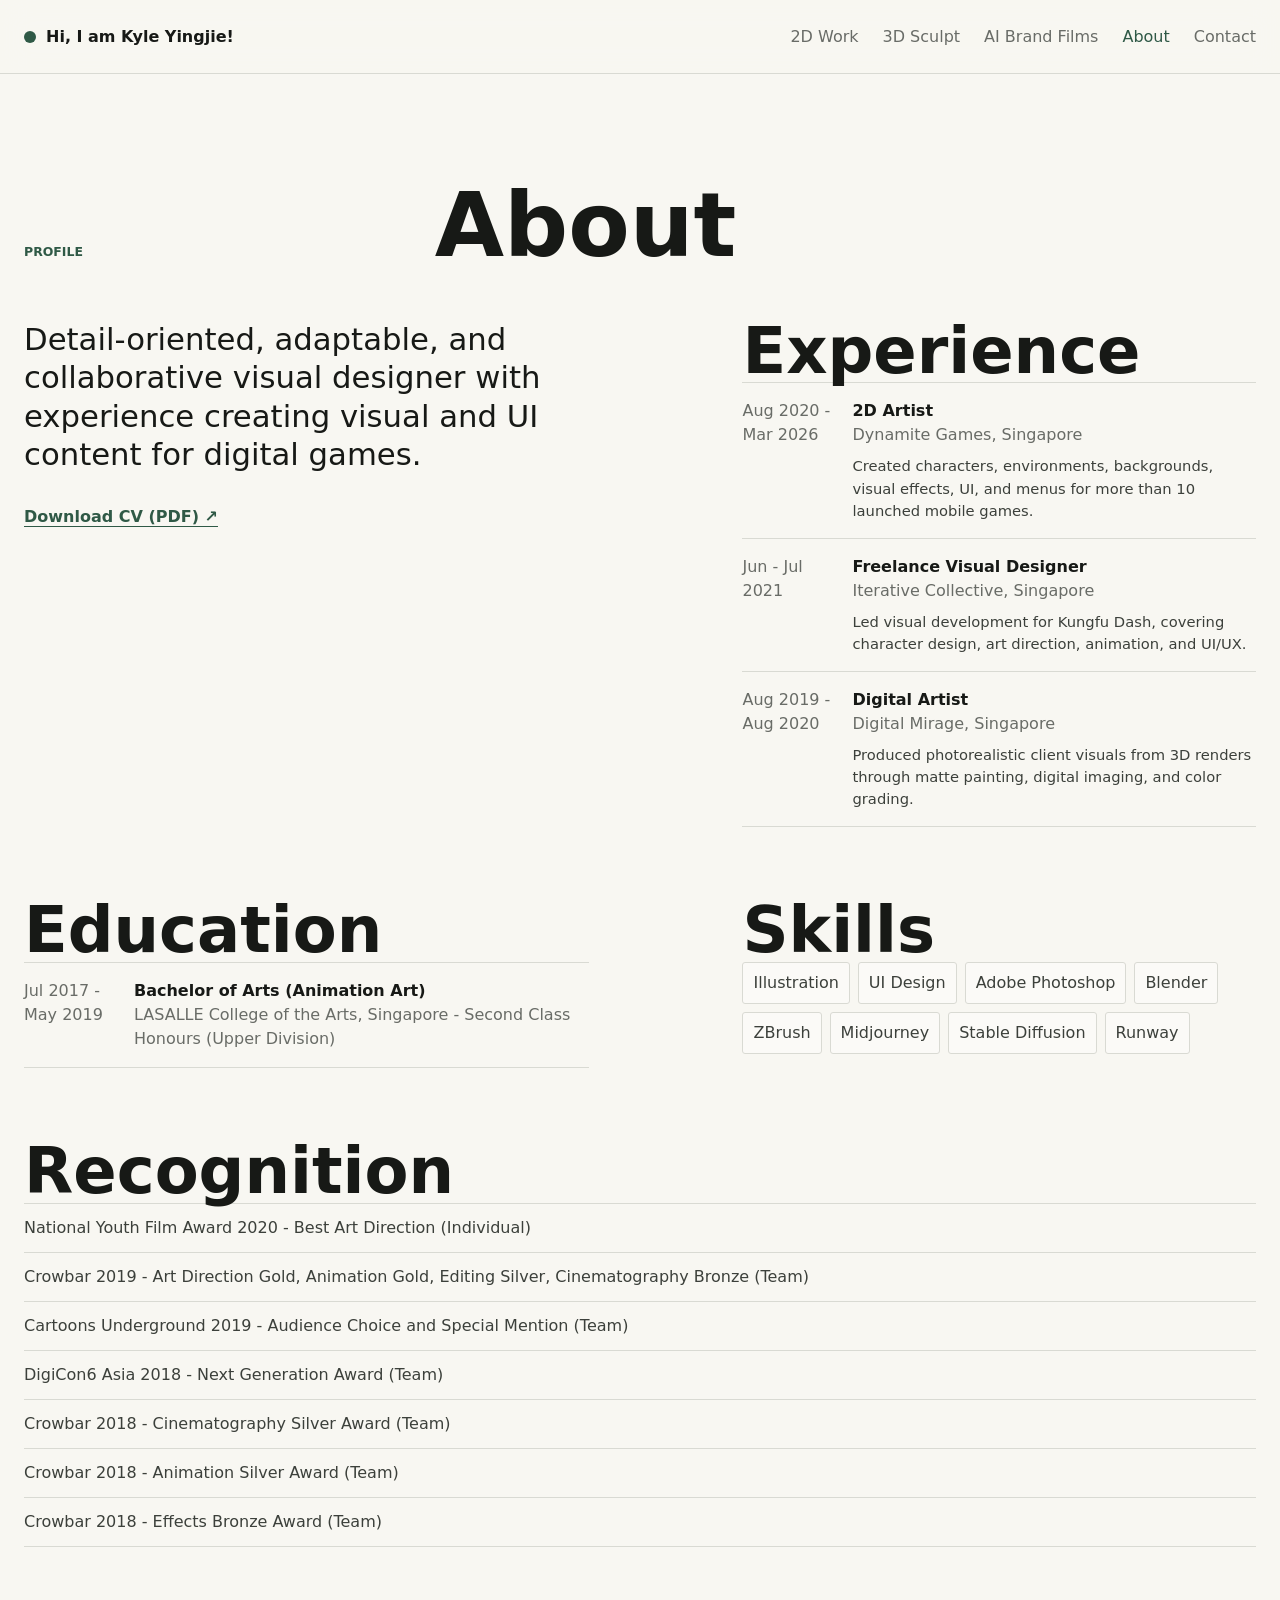
==== about.html @ 7a1ac091 "Add Vytha fantasy shop artwork" ====
<!DOCTYPE html>
<html lang="en">
<head>
  <meta charset="UTF-8">
  <meta name="viewport" content="width=device-width, initial-scale=1.0">
  <meta name="description" content="About Kyle Zhen Yingjie, visual designer and 2D artist.">
  <title>About - Kyle Zhen Yingjie</title>
  <link rel="stylesheet" href="style.css?v=masonry-1">
</head>
<body data-page="about">
  <header class="site-header">
    <a class="brand" href="index.html" aria-label="View selected work">
      <span class="brand-mark" aria-hidden="true"></span>
      <span id="nav-name">Kyle Zhen Yingjie</span>
    </a>
    <nav aria-label="Primary navigation">
      <a href="index.html">2D Work</a>
      <a href="sculpt.html">3D Sculpt</a>
      <a href="ai-brand-films.html">AI Brand Films</a>
      <a class="is-current" href="about.html" aria-current="page">About</a>
      <a href="contact.html">Contact</a>
      <a class="editor-entry" href="index.html?edit=1">Edit portfolio</a>
    </nav>
  </header>

  <main class="page-main">
    <section class="about section-shell" aria-labelledby="about-title">
      <div class="section-heading">
        <p class="eyebrow" id="about-eyebrow">Profile</p>
        <h1 id="about-title">About</h1>
      </div>
      <div class="about-grid">
        <div>
          <p class="about-copy" id="about-copy">Detail-oriented, adaptable, and collaborative visual designer with experience creating visual and UI content for digital games.</p>
          <a class="resume-link" id="resume-link" href="assets/Kyle_Yingjie_Resume_2026.pdf" download>Download CV (PDF) &nearr;</a>
        </div>
        <div class="detail-panel">
          <h2 id="experience-title">Experience</h2>
          <ul class="experience-list" id="experience-list"></ul>
        </div>
      </div>
      <div class="credentials-grid">
        <div class="detail-panel">
          <h2 id="education-title">Education</h2>
          <ul class="experience-list" id="education-list"></ul>
        </div>
        <div class="detail-panel">
          <h2 id="skills-title">Skills</h2>
          <ul class="skills-list" id="skills-list"></ul>
        </div>
      </div>
      <div class="detail-panel recognition-panel">
        <h2 id="recognition-title">Recognition</h2>
        <ul class="recognition-list" id="recognition-list"></ul>
      </div>
    </section>
  </main>

  <script src="site-data.js?v=fantasy-shop-20260818"></script>
  <script src="script.js?v=masonry-1"></script>
</body>
</html>
---- style.css ----
:root {
  --paper: #f8f7f2;
  --ink: #171916;
  --muted: #696c67;
  --line: #d9dad3;
  --surface: #efeee8;
  --accent: #2f5946;
  --accent-ink: #eaf0e9;
  --shadow: 0 24px 64px rgba(23, 25, 22, 0.13);
  --work-title-size: clamp(2.1rem, 5.5vw, 5.25rem);
  --page-title-size: clamp(3.2rem, 7vw, 6.8rem);
  --contact-title-size: clamp(3.7rem, 9vw, 8.5rem);
}
body[data-tone="cool"] { --paper: #ffffff; --surface: #f3f5f5; --line: #d9dddc; }
body[data-tone="soft"] { --paper: #f1f2ee; --surface: #e7e9e5; --line: #d3d6d1; }
body[data-accent="cobalt"] { --accent: #1f4f7a; --accent-ink: #edf4fa; }
body[data-accent="charcoal"] { --accent: #343936; --accent-ink: #f5f6f2; }
body[data-font="clean"] { font-family: Arial, Helvetica, sans-serif; }
body[data-font="editorial"] { font-family: Georgia, "Times New Roman", serif; }
body[data-text-size="small"] { font-size: 15px; }
body[data-text-size="large"] { font-size: 18px; }
body[data-heading-size="compact"] { --work-title-size: clamp(1.8rem, 4.6vw, 4.5rem); --page-title-size: clamp(2.8rem, 6vw, 5.8rem); --contact-title-size: clamp(3rem, 7.4vw, 7rem); }
body[data-heading-size="display"] { --work-title-size: clamp(2.4rem, 6.4vw, 6rem); --page-title-size: clamp(3.8rem, 8vw, 7.5rem); --contact-title-size: clamp(4.1rem, 10vw, 9.5rem); }
body[data-density="compact"] .work, body[data-density="compact"] .about { padding-top: 78px; padding-bottom: 78px; }
body[data-density="compact"] .intro { min-height: min(570px, calc(100vh - 74px)); padding-bottom: 64px; }

* { box-sizing: border-box; }
html { scroll-behavior: smooth; }
body {
  margin: 0;
  color: var(--ink);
  background: var(--paper);
  font-family: Inter, ui-sans-serif, system-ui, -apple-system, BlinkMacSystemFont, "Segoe UI", sans-serif;
  font-size: 16px;
  line-height: 1.5;
}
button, input, textarea, select { font: inherit; }
button, a { -webkit-tap-highlight-color: transparent; }
a { color: inherit; }

.section-shell { width: min(100% - 48px, 1320px); margin-inline: auto; }
.site-header {
  position: sticky;
  top: 0;
  z-index: 10;
  display: flex;
  justify-content: space-between;
  align-items: center;
  min-height: 74px;
  padding: 14px max(24px, calc((100vw - 1320px) / 2));
  border-bottom: 1px solid var(--line);
  background: rgba(248, 247, 242, 0.93);
  backdrop-filter: blur(15px);
}
.brand, nav, .social-links, .filter-row { display: flex; align-items: center; }
.brand { gap: 10px; text-decoration: none; font-weight: 650; }
.brand-mark { display: block; width: 12px; height: 12px; border-radius: 50%; background: var(--accent); }
nav { gap: 24px; }
nav a, .social-links a { color: var(--muted); text-decoration: none; }
nav a:hover, nav a:focus-visible, nav a.is-current, .social-links a:hover, .social-links a:focus-visible { color: var(--accent); }
.nav-button { padding: 0; border: 0; background: transparent; color: var(--muted); cursor: pointer; }
.nav-button:hover, .nav-button:focus-visible { color: var(--accent); }
.editor-entry { padding: 7px 11px; border: 1px solid var(--accent); border-radius: 3px; color: var(--accent) !important; font-weight: 650; }
.editor-entry:hover, .editor-entry:focus-visible { background: var(--accent); color: var(--accent-ink) !important; }

.intro { min-height: min(680px, calc(100vh - 74px)); display: flex; flex-direction: column; justify-content: end; padding-top: 90px; padding-bottom: 88px; border-bottom: 1px solid var(--line); }
.eyebrow { margin: 0 0 16px; color: var(--accent); font-size: 0.78rem; font-weight: 750; text-transform: uppercase; }
h1, h2, h3, p { overflow-wrap: anywhere; }
h1 { max-width: 900px; margin: 0; font-size: clamp(4.2rem, 11vw, 10.5rem); font-weight: 650; line-height: 0.88; }
.intro h1 { max-width: 620px; font-size: var(--work-title-size); line-height: 0.94; }
h2 { margin: 0; font-size: clamp(2.25rem, 5vw, 4.4rem); line-height: 0.98; }
h3 { margin: 0; font-size: 1rem; }
.intro-copy { max-width: 570px; margin: 30px 0 24px; color: #3c403b; font-size: clamp(1.1rem, 2vw, 1.5rem); }
.text-link, .resume-link { color: var(--accent); text-decoration-thickness: 1px; text-underline-offset: 4px; font-weight: 650; }

.work, .about { padding-top: 112px; padding-bottom: 112px; }
.section-heading { display: grid; grid-template-columns: 1fr 2fr; align-items: baseline; margin-bottom: 42px; }
.filter-row { gap: 8px; flex-wrap: wrap; margin-bottom: 28px; }
.filter-button, .small-button, .primary-button, .secondary-button, .quiet-button {
  border: 0;
  cursor: pointer;
  min-height: 38px;
  transition: background-color 150ms ease, color 150ms ease, border-color 150ms ease, transform 150ms ease;
}
.filter-button { padding: 8px 14px; border: 1px solid var(--line); border-radius: 999px; background: transparent; color: var(--muted); }
.filter-button:hover, .filter-button:focus-visible, .filter-button.is-active { border-color: var(--accent); color: var(--accent-ink); background: var(--accent); }
.gallery { display: grid; grid-template-columns: repeat(3, minmax(0, 1fr)); gap: 16px; align-items: start; }
.gallery-column { display: grid; gap: 16px; align-content: start; min-width: 0; }
.artwork-card { position: relative; display: block; width: 100%; margin: 0; padding: 0; overflow: hidden; border: 0; border-radius: 5px; background: #dcded7; cursor: zoom-in; }
.artwork-card img { display: block; width: 100%; height: auto; transition: transform 350ms ease; }
.artwork-card:hover img, .artwork-card:focus-visible img { transform: scale(1.025); }
.artwork-meta { position: absolute; inset: auto 0 0; display: flex; justify-content: space-between; gap: 12px; padding: 16px; color: #fff; background: linear-gradient(transparent, rgba(10, 12, 10, 0.76)); text-align: left; opacity: 0; transition: opacity 180ms ease; }
.artwork-card:hover .artwork-meta, .artwork-card:focus-visible .artwork-meta { opacity: 1; }
.artwork-meta span:last-child { color: #d7e7d9; font-size: 0.83rem; }
.empty-gallery { grid-column: 1 / -1; padding: 60px 0; border-top: 1px solid var(--line); color: var(--muted); }

.about { border-top: 1px solid var(--line); }
.page-main .about { min-height: calc(100vh - 74px); border-top: 0; }
.page-main .section-heading h1 { font-size: var(--page-title-size); }
.about-grid { display: grid; grid-template-columns: 1.1fr 1fr; gap: clamp(48px, 12vw, 190px); }
.detail-panel h3 { margin: 0 0 18px; }
.credentials-grid { display: grid; grid-template-columns: 1.1fr 1fr; gap: clamp(48px, 12vw, 190px); padding-top: 72px; }
.about-copy { max-width: 630px; margin-top: 0; margin-bottom: 32px; font-size: clamp(1.25rem, 2.4vw, 2rem); line-height: 1.25; }
.experience-list { display: grid; gap: 0; margin: 0; padding: 0; list-style: none; border-top: 1px solid var(--line); }
.experience-list li { display: grid; grid-template-columns: 90px 1fr; gap: 20px; padding: 16px 0; border-bottom: 1px solid var(--line); }
.experience-list time { color: var(--muted); }
.experience-list strong, .experience-list span { display: block; }
.experience-list span { color: var(--muted); }
.timeline-summary { margin: 8px 0 0; color: #3c403b; font-size: 0.92rem; }
.recognition-list { display: grid; gap: 0; margin: 0; padding: 0; list-style: none; border-top: 1px solid var(--line); }
.recognition-list li { padding: 12px 0; border-bottom: 1px solid var(--line); color: #3c403b; }
.skills-list { display: flex; flex-wrap: wrap; gap: 8px; margin: 0; padding: 0; list-style: none; }
.skills-list li { padding: 8px 10px; border: 1px solid var(--line); border-radius: 3px; background: #fbfaf7; color: #3c403b; }
.recognition-panel { padding-top: 72px; }

.site-footer { padding-top: 72px; padding-bottom: 54px; border-top: 1px solid var(--line); }
.contact-details { display: grid; gap: 14px; margin-bottom: 38px; }
.contact-email { display: inline-block; max-width: 100%; color: var(--accent); font-size: clamp(1.35rem, 3.6vw, 3.1rem); font-weight: 650; line-height: 1.08; text-decoration-color: var(--accent); text-underline-offset: 6px; }
.social-links { gap: 20px; margin-bottom: 58px; }
.footer-note { margin: 0; color: var(--muted); font-size: 0.9rem; }
.contact-page { display: flex; min-height: calc(100vh - 198px); flex-direction: column; justify-content: center; padding-top: 96px; padding-bottom: 96px; }
.contact-page h1 { max-width: 980px; font-size: var(--contact-title-size); }
.contact-page-copy { max-width: 570px; margin: 30px 0 42px; color: #3c403b; font-size: clamp(1.1rem, 2vw, 1.4rem); }

.sculpt-main { min-height: calc(100vh - 74px); }
.sculpt-page { padding-top: clamp(72px, 10vw, 132px); padding-bottom: clamp(72px, 10vw, 132px); }
.sculpt-heading { display: grid; grid-template-columns: minmax(0, 1.2fr) minmax(240px, 0.8fr); gap: 48px; align-items: end; margin-bottom: 42px; }
.sculpt-heading h1 { max-width: 700px; font-size: var(--page-title-size); }
.sculpt-intro { max-width: 390px; margin: 0 0 8px auto; color: #3c403b; font-size: clamp(1.05rem, 1.8vw, 1.35rem); line-height: 1.35; }
.sculpt-viewer-shell { position: relative; min-height: min(680px, 70vh); overflow: hidden; border: 1px solid var(--line); border-radius: 6px; background: #e8ebe7; box-shadow: 0 16px 42px rgba(23, 25, 22, 0.08); }
.sculpt-canvas-wrap { position: absolute; inset: 0; min-height: inherit; }
.sculpt-canvas-wrap canvas { display: block; width: 100%; height: 100%; touch-action: none; }
.sculpt-viewer-toolbar { position: absolute; z-index: 2; inset: 20px 20px auto; display: flex; justify-content: space-between; align-items: center; pointer-events: none; }
.sculpt-viewer-label { padding: 7px 11px; border: 1px solid rgba(23, 25, 22, 0.12); border-radius: 999px; background: rgba(255, 255, 255, 0.72); color: var(--muted); font-size: 0.78rem; font-weight: 700; letter-spacing: 0.04em; text-transform: uppercase; }
.sculpt-viewer-toolbar .icon-button { position: static; width: 38px; height: 38px; border-color: rgba(23, 25, 22, 0.16); background: rgba(255, 255, 255, 0.72); color: var(--ink); font-size: 1.3rem; pointer-events: auto; }
.sculpt-status { position: absolute; z-index: 2; top: 50%; left: 50%; width: min(90% - 32px, 390px); transform: translate(-50%, -50%); padding: 26px 28px; border: 1px solid rgba(23, 25, 22, 0.1); border-radius: 5px; background: rgba(255, 255, 255, 0.82); box-shadow: 0 14px 35px rgba(23, 25, 22, 0.08); text-align: center; }
.sculpt-status[hidden], .sculpt-viewer-hint[hidden] { display: none; }
.sculpt-status-mark { display: block; width: 12px; height: 12px; margin: 0 auto 14px; border-radius: 50%; background: var(--accent); }
.sculpt-status[data-state="loading"] .sculpt-status-mark { animation: sculpt-pulse 1.4s ease-in-out infinite; }
.sculpt-status[data-state="missing"] .sculpt-status-mark { background: #a68b4d; }
.sculpt-status[data-state="error"] .sculpt-status-mark { background: #a85252; }
.sculpt-status strong { display: block; font-size: 1.08rem; }
.sculpt-status p { margin: 8px 0 0; color: var(--muted); font-size: 0.94rem; }
.sculpt-viewer-hint { position: absolute; z-index: 2; right: 20px; bottom: 18px; margin: 0; padding: 7px 10px; border-radius: 999px; background: rgba(255, 255, 255, 0.72); color: var(--muted); font-size: 0.78rem; }
.sculpt-meta { display: grid; grid-template-columns: 1fr 1fr; gap: 28px; margin-top: 26px; padding-top: 20px; border-top: 1px solid var(--line); color: var(--muted); font-size: 0.9rem; }
.sculpt-meta p { margin: 0; }
.sculpt-meta .eyebrow { margin-bottom: 6px; font-size: 0.7rem; }
.sculpt-meta code { color: var(--ink); font-family: ui-monospace, SFMono-Regular, Menlo, Consolas, monospace; font-size: 0.85rem; }
@keyframes sculpt-pulse { 0%, 100% { opacity: 0.35; transform: scale(0.85); } 50% { opacity: 1; transform: scale(1); } }

.ai-films-main { min-height: calc(100vh - 74px); }
.ai-films-page { padding-top: clamp(72px, 10vw, 132px); padding-bottom: clamp(72px, 10vw, 132px); }
.ai-films-heading { display: grid; grid-template-columns: minmax(0, 1.2fr) minmax(250px, 0.8fr); gap: 48px; align-items: end; margin-bottom: 42px; }
.ai-films-heading h1 { max-width: 760px; font-size: var(--page-title-size); }
.ai-films-heading > p { max-width: 390px; margin: 0 0 8px auto; color: #3c403b; font-size: clamp(1.05rem, 1.8vw, 1.35rem); line-height: 1.35; }
.ai-film-card { display: grid; gap: 16px; min-width: 0; }
.ai-film-card-featured { grid-template-columns: minmax(0, 1.55fr) minmax(250px, 0.45fr); align-items: end; padding-bottom: 58px; border-bottom: 1px solid var(--line); }
.ai-film-media { position: relative; overflow: hidden; border-radius: 6px; background: #dce1db; }
.ai-film-media::after { position: absolute; inset: 0; pointer-events: none; background: linear-gradient(180deg, transparent 55%, rgba(11, 15, 12, 0.3)); content: ""; }
.ai-film-media video { display: block; width: 100%; height: 100%; background: #dce1db; object-fit: cover; }
.ai-film-landscape { aspect-ratio: 16 / 9; }
.ai-film-portrait { aspect-ratio: 9 / 16; }
.ai-film-square { aspect-ratio: 1; }
.ai-film-card-featured .ai-film-media { aspect-ratio: 16 / 9; }
.ai-film-media.is-empty::before { position: absolute; z-index: 1; inset: 50% auto auto 50%; width: 18px; height: 18px; border: 1px solid rgba(23, 25, 22, 0.25); border-radius: 50%; transform: translate(-50%, -50%); background: var(--accent); content: ""; }
.ai-film-media.is-empty::after { background: linear-gradient(135deg, #dce1db, #eef0eb); }
.ai-film-media.is-error::before { position: absolute; z-index: 2; inset: 50% auto auto 50%; width: min(80%, 260px); transform: translate(-50%, -50%); color: #604343; content: "Video unavailable"; font-size: 0.9rem; font-weight: 650; text-align: center; }
.ai-film-controls { position: absolute; z-index: 3; right: 12px; bottom: 12px; display: flex; gap: 6px; opacity: 0; transition: opacity 160ms ease; }
.ai-film-media:hover .ai-film-controls, .ai-film-media:focus-within .ai-film-controls { opacity: 1; }
.ai-film-control { min-height: 32px; padding: 6px 9px; border: 1px solid rgba(255, 255, 255, 0.45); border-radius: 3px; background: rgba(23, 25, 22, 0.7); color: #fff; cursor: pointer; font-size: 0.72rem; font-weight: 650; }
.ai-film-control:hover, .ai-film-control:focus-visible { background: var(--accent); }
.ai-film-copy { max-width: 520px; }
.ai-film-copy .eyebrow { margin-bottom: 8px; }
.ai-film-copy h3 { font-size: clamp(1.25rem, 2vw, 1.65rem); }
.ai-film-copy p:last-child { margin: 8px 0 0; color: var(--muted); }
.ai-films-grid-section { padding-top: 58px; }
.ai-films-section-heading { display: grid; grid-template-columns: 1fr 2fr; align-items: baseline; gap: 20px; margin-bottom: 30px; }
.ai-films-section-heading .eyebrow { margin: 0; }
.ai-films-section-heading h2 { font-size: clamp(2rem, 4vw, 3.6rem); }
.ai-films-grid { display: grid; grid-template-columns: repeat(3, minmax(0, 1fr)); gap: 28px 16px; align-items: start; }
.ai-films-empty { display: grid; grid-template-columns: minmax(0, 1.2fr) minmax(230px, 0.8fr); gap: 32px 48px; padding: clamp(32px, 5vw, 68px); border: 1px solid var(--line); border-radius: 6px; background: #edf0eb; }
.ai-films-empty .eyebrow { grid-column: 1 / -1; margin: 0; }
.ai-films-empty h2 { font-size: clamp(2rem, 4vw, 3.8rem); }
.ai-films-empty p:last-child { max-width: 440px; margin: 0; color: #3c403b; }
.ai-films-empty code { padding: 2px 4px; border-radius: 2px; background: rgba(255, 255, 255, 0.68); font-family: ui-monospace, SFMono-Regular, Menlo, Consolas, monospace; font-size: 0.85em; }

.lightbox { position: fixed; inset: 0; width: 100vw; max-width: none; height: 100dvh; max-height: none; margin: 0; padding: clamp(104px, 10vw, 136px) clamp(24px, 5vw, 72px) clamp(48px, 7vw, 96px); overflow-x: hidden; overflow-y: auto; border: 0; background: #fcfbf8; color: var(--ink); scrollbar-gutter: stable; }
.lightbox::backdrop { background: rgba(248, 247, 242, 0.9); }
.lightbox-project { width: min(100%, 1200px); margin: 0 auto; }
.lightbox-heading { padding-bottom: 30px; border-bottom: 1px solid var(--line); }
.lightbox-heading .eyebrow { margin-bottom: 10px; }
.lightbox-heading h2 { font-size: clamp(2.2rem, 5vw, 4.4rem); }
.lightbox-images { display: grid; gap: 18px; padding-top: 24px; }
.lightbox-images img { display: block; width: 100%; height: auto; background: var(--surface); }
.icon-button { display: grid; place-items: center; width: 42px; height: 42px; border: 1px solid currentColor; border-radius: 50%; background: transparent; color: inherit; cursor: pointer; text-decoration: none; font-size: 1.45rem; }
.lightbox .icon-button { position: fixed; z-index: 2; background: #fffefa; color: var(--ink); }
html.lightbox-open, body.lightbox-open { overflow: hidden; }
.close-lightbox { top: 42px; right: 48px; }

.editor-panel { position: fixed; z-index: 20; inset: 0 0 0 auto; width: min(100%, 500px); overflow-y: auto; border-left: 1px solid var(--line); background: var(--paper); box-shadow: var(--shadow); }
.editor-bar { position: sticky; top: 0; z-index: 1; display: flex; justify-content: space-between; align-items: start; padding: 22px 24px 18px; border-bottom: 1px solid var(--line); background: var(--paper); }
.editor-bar .eyebrow { margin-bottom: 5px; }
.editor-bar h2 { font-size: 1.8rem; }
#editor-form { padding: 24px; }
.editor-section { padding: 0 0 28px; margin-bottom: 28px; border-bottom: 1px solid var(--line); }
.editor-section h3 { margin-bottom: 18px; }
.editor-section h4 { margin: 0; font-size: 0.95rem; }
.editor-subsection { padding-top: 20px; margin-top: 20px; border-top: 1px solid var(--line); }
.editor-subsection:first-of-type { padding-top: 0; margin-top: 0; border-top: 0; }
.editor-subsection > .editor-section-title { margin-bottom: 12px; }
.editor-section label { display: grid; gap: 7px; margin: 0 0 14px; color: #373a36; font-size: 0.9rem; font-weight: 650; }
.editor-section input, .editor-section textarea, .editor-section select { width: 100%; padding: 10px 11px; border: 1px solid #bdbfb8; border-radius: 3px; background: white; color: var(--ink); font-weight: 400; }
.editor-section textarea { resize: vertical; }
.editor-section-title, .artwork-editor-card-heading { display: flex; justify-content: space-between; align-items: center; gap: 12px; }
.artwork-editor-card { padding: 16px; margin-bottom: 14px; border: 1px solid var(--line); border-radius: 4px; background: #fbfaf7; }
.ai-film-editor-card { padding: 16px; margin-bottom: 14px; border: 1px solid var(--line); border-radius: 4px; background: #fbfaf7; }
.editor-card-actions { display: flex; align-items: center; gap: 10px; }
.film-featured-label { display: flex !important; grid-template-columns: auto 1fr; align-items: center; gap: 8px !important; }
.film-featured-label input { width: auto !important; margin: 0; accent-color: var(--accent); }
.ai-film-editor-preview { display: grid; gap: 8px; margin-top: 12px; }
.ai-film-editor-preview video, .ai-film-editor-preview img { display: block; width: min(100%, 220px); max-height: 280px; border-radius: 3px; background: var(--surface); object-fit: contain; }
.editor-help { margin: -5px 0 18px; color: var(--muted); font-size: 0.85rem; }
.artwork-editor-card-heading { margin-bottom: 13px; color: var(--muted); font-size: 0.85rem; }
.timeline-editor-card { padding: 16px; margin-bottom: 14px; border: 1px solid var(--line); border-radius: 4px; background: #fbfaf7; }
.timeline-editor-card .artwork-editor-card-heading { margin-bottom: 13px; }
.line-editor-list { display: grid; gap: 8px; }
.line-editor-row { display: grid; grid-template-columns: 1fr auto; gap: 8px; align-items: center; }
.line-editor-row input { min-width: 0; }
.line-editor-row .quiet-button { min-height: 34px; }
.small-button, .secondary-button, .quiet-button { padding: 8px 11px; border-radius: 3px; background: var(--surface); color: var(--ink); }
.small-button:hover, .secondary-button:hover { background: #dfe2d9; }
.primary-button { width: 100%; padding: 11px 14px; border-radius: 3px; background: var(--accent); color: var(--accent-ink); font-weight: 700; }
.primary-button:hover { background: #244a39; }
.editor-actions { display: grid; gap: 10px; border: 0; }
.editor-actions .secondary-button { display: block; width: 100%; text-align: center; }
.publish-button { background: #171916; color: #ffffff; }
.publish-button:hover, .publish-button:focus-visible { background: #2f5946; }
.publish-button:disabled { cursor: progress; opacity: 0.65; }
.github-publish-fields { display: grid; gap: 2px; padding: 14px; border: 1px solid var(--line); border-radius: 4px; background: #fbfaf7; }
.github-publish-fields label { margin-bottom: 10px !important; }
.github-publish-fields label:last-of-type { margin-bottom: 8px !important; }
.github-publish-fields .remember-publish-label { display: flex; grid-template-columns: auto 1fr; align-items: center; gap: 8px; margin: 3px 0 8px !important; cursor: pointer; }
.remember-publish-label input { width: auto; margin: 0; accent-color: var(--accent); }
.publish-token-link { color: var(--accent); font-size: 0.88rem; font-weight: 650; text-decoration-thickness: 1px; text-underline-offset: 3px; }
.forget-publish-access { justify-self: start; min-height: 30px; padding: 3px 0; font-size: 0.82rem; }
.publish-status { margin: 0; padding: 10px 12px; border: 1px solid var(--line); border-radius: 3px; background: var(--surface); color: var(--ink); font-size: 0.9rem; }
.publish-status.is-error { border-color: #b55d5d; color: #8e2525; }
.publish-status.is-success { border-color: var(--accent); color: var(--accent); }
.import-label { margin: 0 !important; cursor: pointer; font-weight: 400 !important; }
.import-label input, .file-input-label input { display: none; }
.quiet-button { color: var(--muted); background: transparent; text-decoration: underline; text-underline-offset: 3px; }
.quiet-button:hover { color: #a82f2f; }
.quiet-button:disabled { cursor: not-allowed; color: #a4a7a1; text-decoration: none; }
.file-input-label { cursor: pointer; color: var(--accent) !important; text-decoration: underline; text-underline-offset: 3px; }
.visually-hidden { position: absolute; width: 1px; height: 1px; overflow: hidden; clip: rect(0 0 0 0); white-space: nowrap; }
.category-editor-list { display: flex; flex-wrap: wrap; gap: 8px; margin-bottom: 14px; }
.category-editor-chip { display: inline-flex; align-items: center; gap: 8px; padding: 6px 7px 6px 10px; border: 1px solid var(--line); border-radius: 3px; background: #fbfaf7; color: var(--ink); font-size: 0.88rem; }
.category-editor-chip .quiet-button { min-height: 24px; padding: 0 3px; font-size: 0.78rem; }
.add-category-row { display: grid; grid-template-columns: 1fr auto; gap: 8px; }
.add-category-row input { width: 100%; min-height: 38px; padding: 9px 10px; border: 1px solid #bdbfb8; border-radius: 3px; background: white; }
.style-fieldset { margin: 0 0 20px; padding: 0; border: 0; }
.style-fieldset:last-child { margin-bottom: 0; }
.style-fieldset legend { margin-bottom: 9px; color: #373a36; font-size: 0.9rem; font-weight: 650; }
.style-options { display: flex; flex-wrap: wrap; gap: 8px; }
.style-choice { display: inline-flex; align-items: center; gap: 7px; min-height: 38px; padding: 7px 10px; border: 1px solid var(--line); border-radius: 3px; background: white; color: var(--muted); cursor: pointer; }
.style-choice:hover, .style-choice:focus-visible { border-color: var(--accent); color: var(--accent); }
.style-choice.is-selected { border-color: var(--accent); box-shadow: inset 0 0 0 1px var(--accent); color: var(--ink); }
.font-modern { font-family: Inter, ui-sans-serif, system-ui, sans-serif; }
.font-clean { font-family: Arial, Helvetica, sans-serif; }
.font-editorial { font-family: Georgia, "Times New Roman", serif; }
.style-swatch { width: 16px; height: 16px; border: 1px solid rgba(23, 25, 22, 0.18); border-radius: 50%; }
.tone-warm { background: #f8f7f2; }
.tone-cool { background: #ffffff; }
.tone-soft { background: #f1f2ee; }
.accent-forest { background: #2f5946; }
.accent-cobalt { background: #1f4f7a; }
.accent-charcoal { background: #343936; }

body.editor-mode { padding-right: min(100%, 500px); }
body.editor-mode .site-header { padding-right: calc(min(100%, 500px) + max(24px, calc((100vw - 1320px) / 2))); }

@media (max-width: 850px) {
  .section-heading, .about-grid, .credentials-grid { grid-template-columns: 1fr; gap: 28px; }
  .credentials-grid { padding-top: 48px; }
  .recognition-panel { padding-top: 48px; }
  .section-heading { margin-bottom: 30px; }
  .gallery { grid-template-columns: repeat(2, minmax(0, 1fr)); }
  .sculpt-heading { grid-template-columns: 1fr; gap: 22px; }
  .sculpt-intro { margin-left: 0; }
  .sculpt-viewer-shell { min-height: min(620px, 70vh); }
  .ai-films-heading, .ai-film-card-featured { grid-template-columns: 1fr; gap: 22px; }
  .ai-films-heading > p { margin-left: 0; }
  .ai-films-grid { grid-template-columns: repeat(2, minmax(0, 1fr)); }
  .ai-films-empty { grid-template-columns: 1fr; gap: 18px; }
  body.editor-mode { padding-right: 0; }
  body.editor-mode .site-header { padding-right: 24px; }
}
@media (max-width: 560px) {
  .section-shell { width: min(100% - 32px, 1320px); }
  .site-header { align-items: flex-start; min-height: 64px; padding-inline: 16px; }
  .brand #nav-name { display: none; }
  .site-header nav { flex: 1; flex-wrap: wrap; justify-content: flex-end; gap: 7px 14px; font-size: 0.9rem; }
  .editor-entry { padding: 5px 8px; }
  .site-header nav .editor-entry { display: none; }
  .intro { min-height: 540px; padding-top: 70px; padding-bottom: 56px; }
  .work, .about { padding-top: 72px; padding-bottom: 72px; }
  .page-main .about { min-height: calc(100vh - 64px); }
  .contact-page { min-height: calc(100vh - 160px); padding-top: 72px; padding-bottom: 72px; }
  .gallery { grid-template-columns: 1fr; }
  .sculpt-page { padding-top: 72px; padding-bottom: 72px; }
  .sculpt-viewer-shell { min-height: 64vh; }
  .sculpt-viewer-toolbar { inset: 14px 14px auto; }
  .sculpt-viewer-hint { right: 14px; bottom: 14px; max-width: calc(100% - 28px); font-size: 0.72rem; }
  .sculpt-meta { grid-template-columns: 1fr; gap: 16px; }
  .ai-films-page { padding-top: 72px; padding-bottom: 72px; }
  .ai-films-heading { margin-bottom: 30px; }
  .ai-film-card-featured { padding-bottom: 42px; }
  .ai-film-card-featured .ai-film-media { aspect-ratio: 4 / 5; }
  .ai-films-grid-section { padding-top: 42px; }
  .ai-films-section-heading { grid-template-columns: 1fr; gap: 12px; }
  .ai-films-grid { grid-template-columns: 1fr; gap: 32px; }
  .ai-film-controls { opacity: 1; }
  .artwork-meta { opacity: 1; }
  .experience-list li { grid-template-columns: 74px 1fr; gap: 12px; }
  .lightbox { padding: 96px 16px 36px; }
  .lightbox-heading { padding-bottom: 22px; }
  .lightbox-images { gap: 12px; padding-top: 16px; }
  .close-lightbox { top: 34px; right: 32px; }
  .editor-panel { width: 100%; }
}
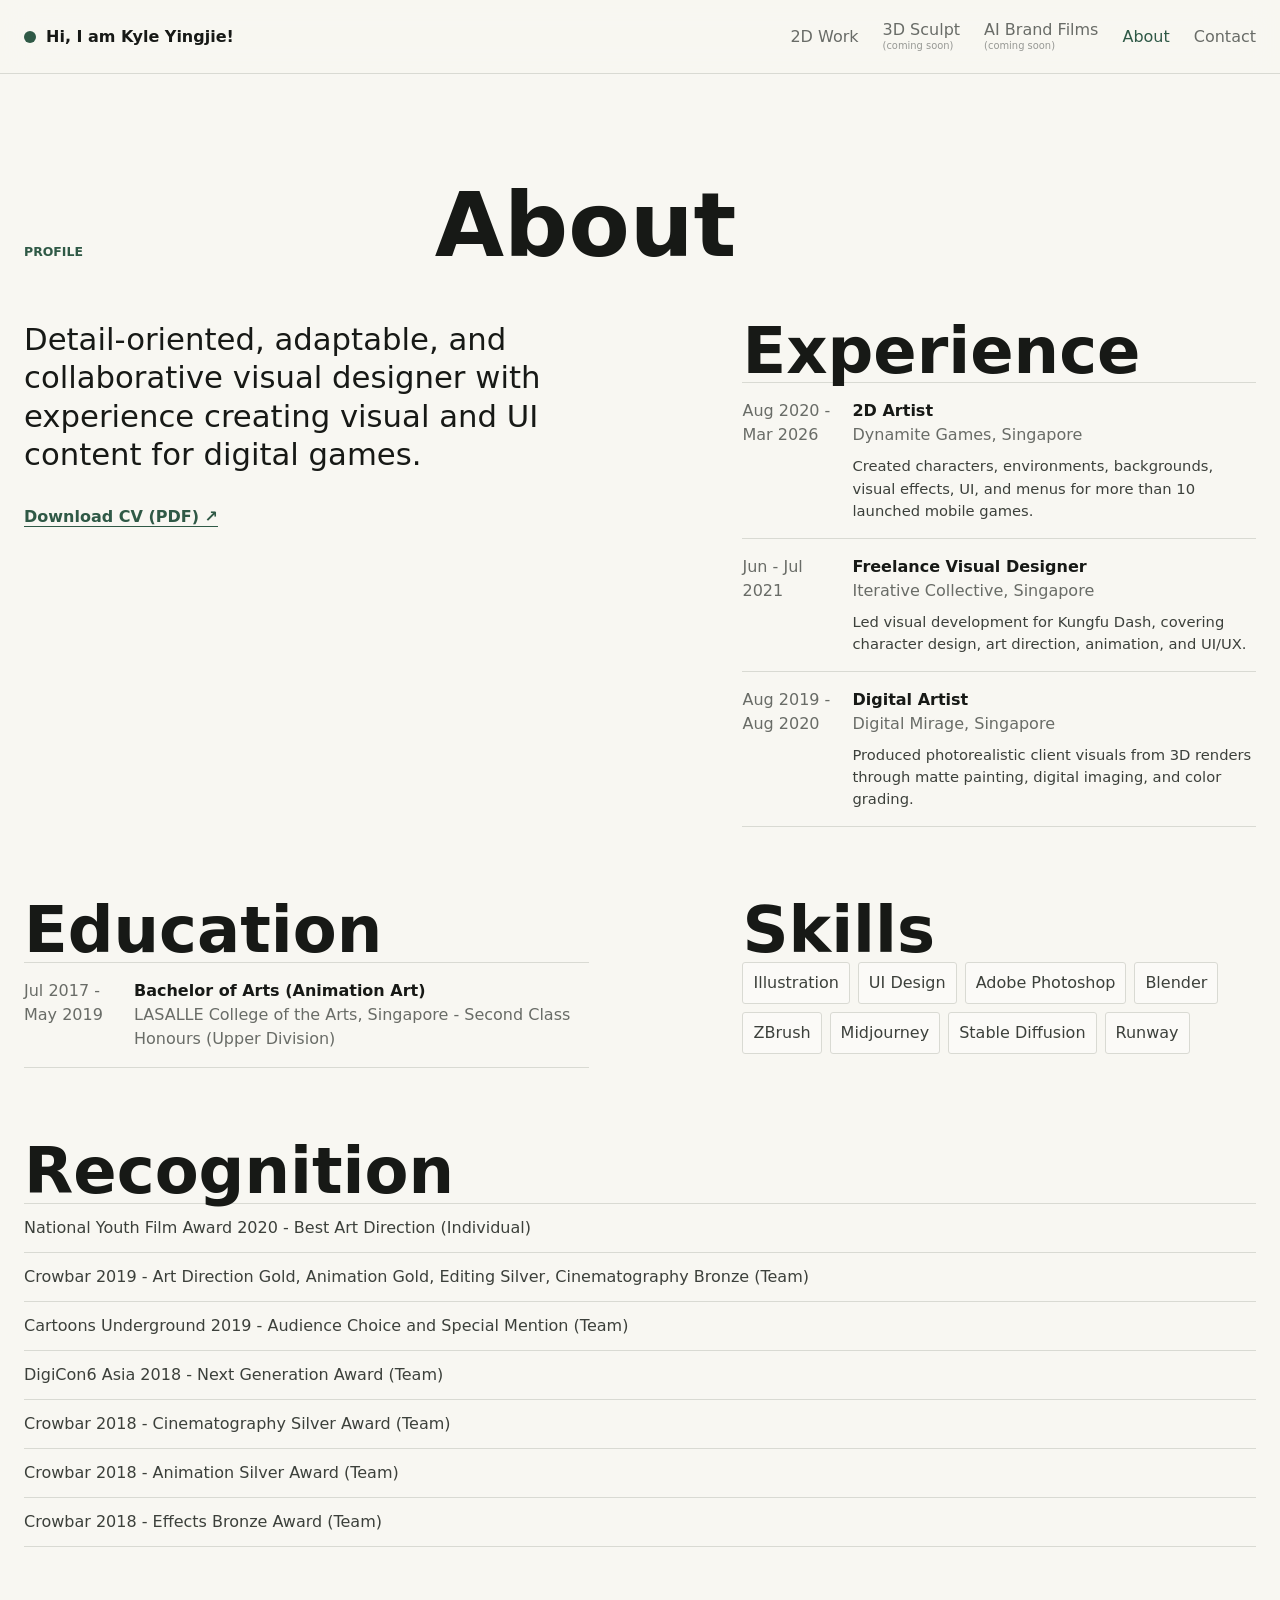
==== commit 3e73b6ab: "Mark upcoming portfolio tabs" ====
--- a/about.html
+++ b/about.html
@@ -5,7 +5,7 @@
   <meta name="viewport" content="width=device-width, initial-scale=1.0">
   <meta name="description" content="About Kyle Zhen Yingjie, visual designer and 2D artist.">
   <title>About - Kyle Zhen Yingjie</title>
-  <link rel="stylesheet" href="style.css?v=masonry-1">
+  <link rel="stylesheet" href="style.css?v=nav-coming-soon-20260819">
 </head>
 <body data-page="about">
   <header class="site-header">
@@ -15,8 +15,8 @@
     </a>
     <nav aria-label="Primary navigation">
       <a href="index.html">2D Work</a>
-      <a href="sculpt.html">3D Sculpt</a>
-      <a href="ai-brand-films.html">AI Brand Films</a>
+      <a href="sculpt.html"><span>3D Sculpt</span><small class="nav-coming-soon">(coming soon)</small></a>
+      <a href="ai-brand-films.html"><span>AI Brand Films</span><small class="nav-coming-soon">(coming soon)</small></a>
       <a class="is-current" href="about.html" aria-current="page">About</a>
       <a href="contact.html">Contact</a>
       <a class="editor-entry" href="index.html?edit=1">Edit portfolio</a>
@@ -56,7 +56,7 @@
     </section>
   </main>
 
-  <script src="site-data.js?v=fantasy-shop-20260818"></script>
+  <script src="site-data.js?v=creature-mascots-20260818"></script>
   <script src="script.js?v=masonry-1"></script>
 </body>
 </html>
--- a/style.css
+++ b/style.css
@@ -57,6 +57,8 @@
 .brand-mark { display: block; width: 12px; height: 12px; border-radius: 50%; background: var(--accent); }
 nav { gap: 24px; }
 nav a, .social-links a { color: var(--muted); text-decoration: none; }
+nav a:has(.nav-coming-soon) { display: inline-flex; flex-direction: column; align-items: flex-start; line-height: 1.05; }
+.nav-coming-soon { margin-top: 3px; color: color-mix(in srgb, currentColor 68%, transparent); font-size: 0.62rem; font-weight: 500; line-height: 1; }
 nav a:hover, nav a:focus-visible, nav a.is-current, .social-links a:hover, .social-links a:focus-visible { color: var(--accent); }
 .nav-button { padding: 0; border: 0; background: transparent; color: var(--muted); cursor: pointer; }
 .nav-button:hover, .nav-button:focus-visible { color: var(--accent); }
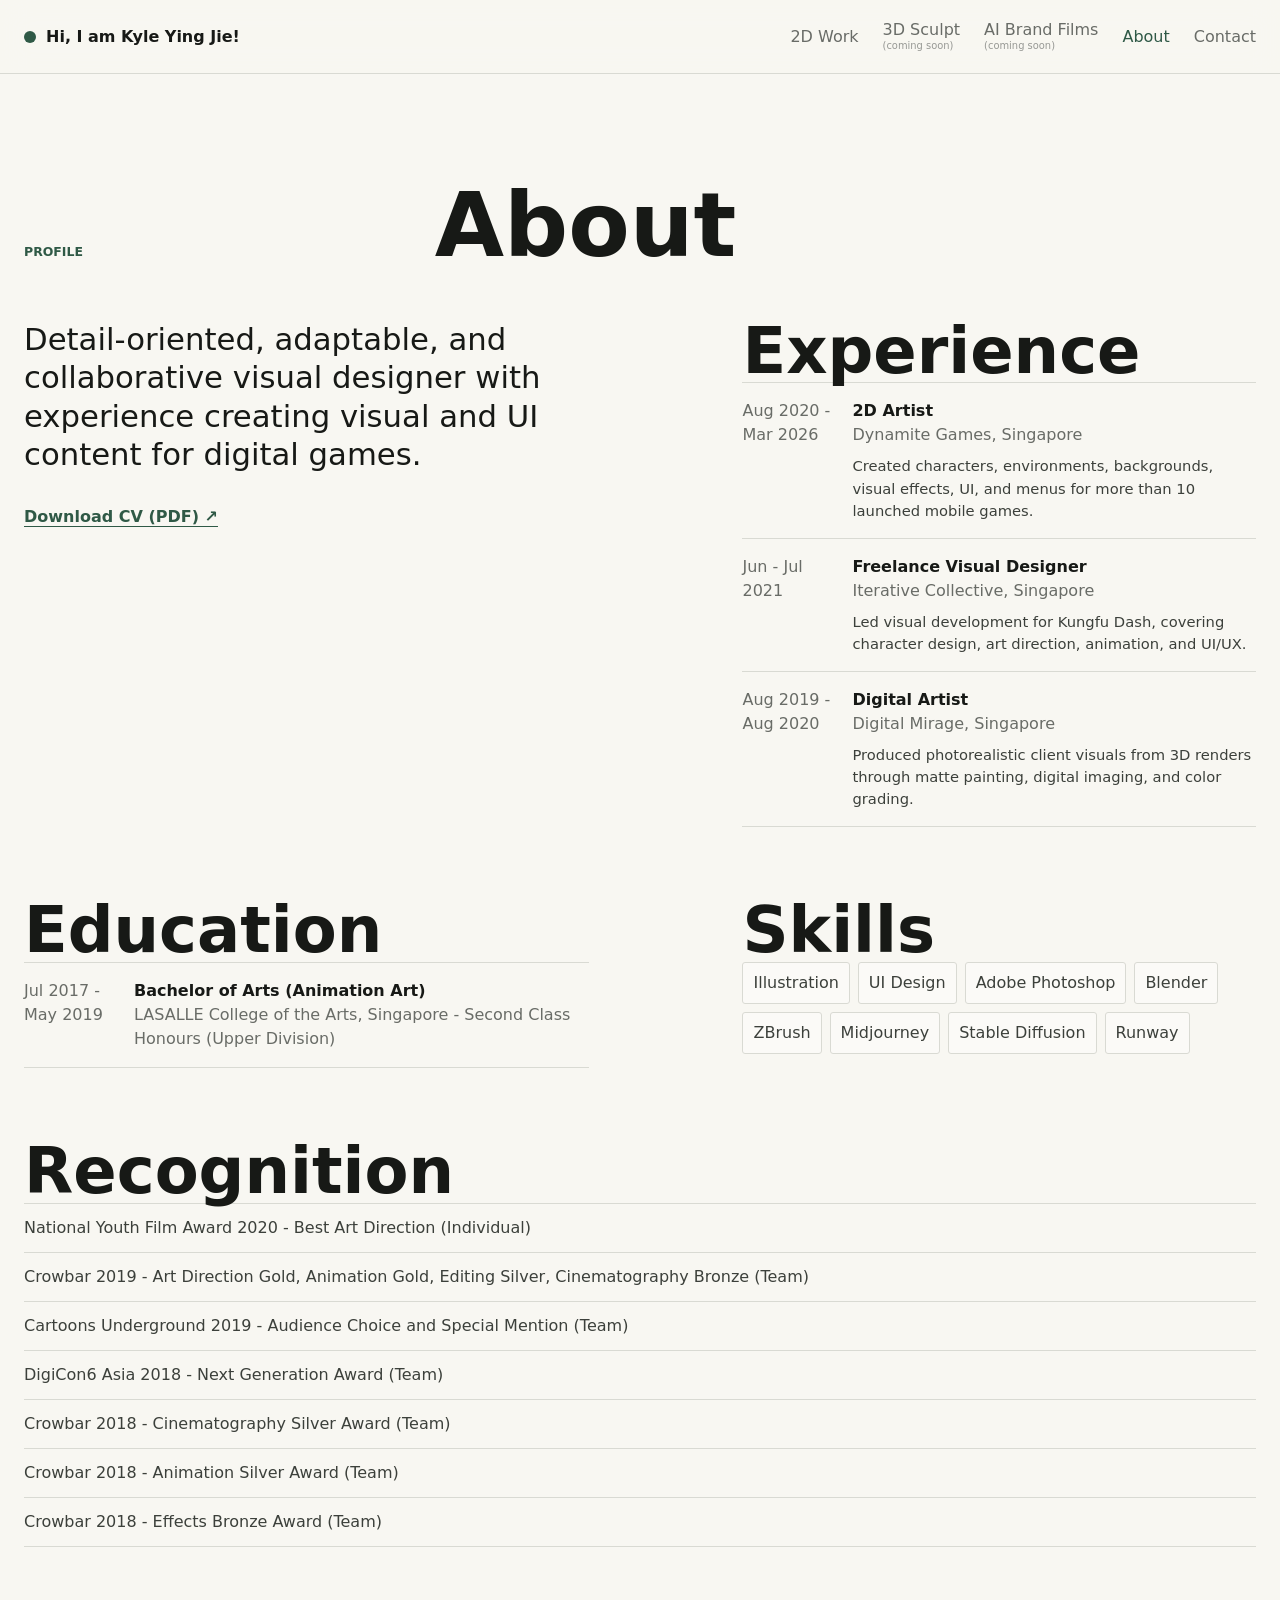
==== commit 34018f64: "Update portfolio with Wind Character Design, clean image filenames, and updated name" ====
--- a/about.html
+++ b/about.html
@@ -56,7 +56,7 @@
     </section>
   </main>
 
-  <script src="site-data.js?v=creature-mascots-20260818"></script>
+  <script src="site-data.js?v=portfolio-additions-20260819_v2"></script>
   <script src="script.js?v=masonry-1"></script>
 </body>
 </html>
